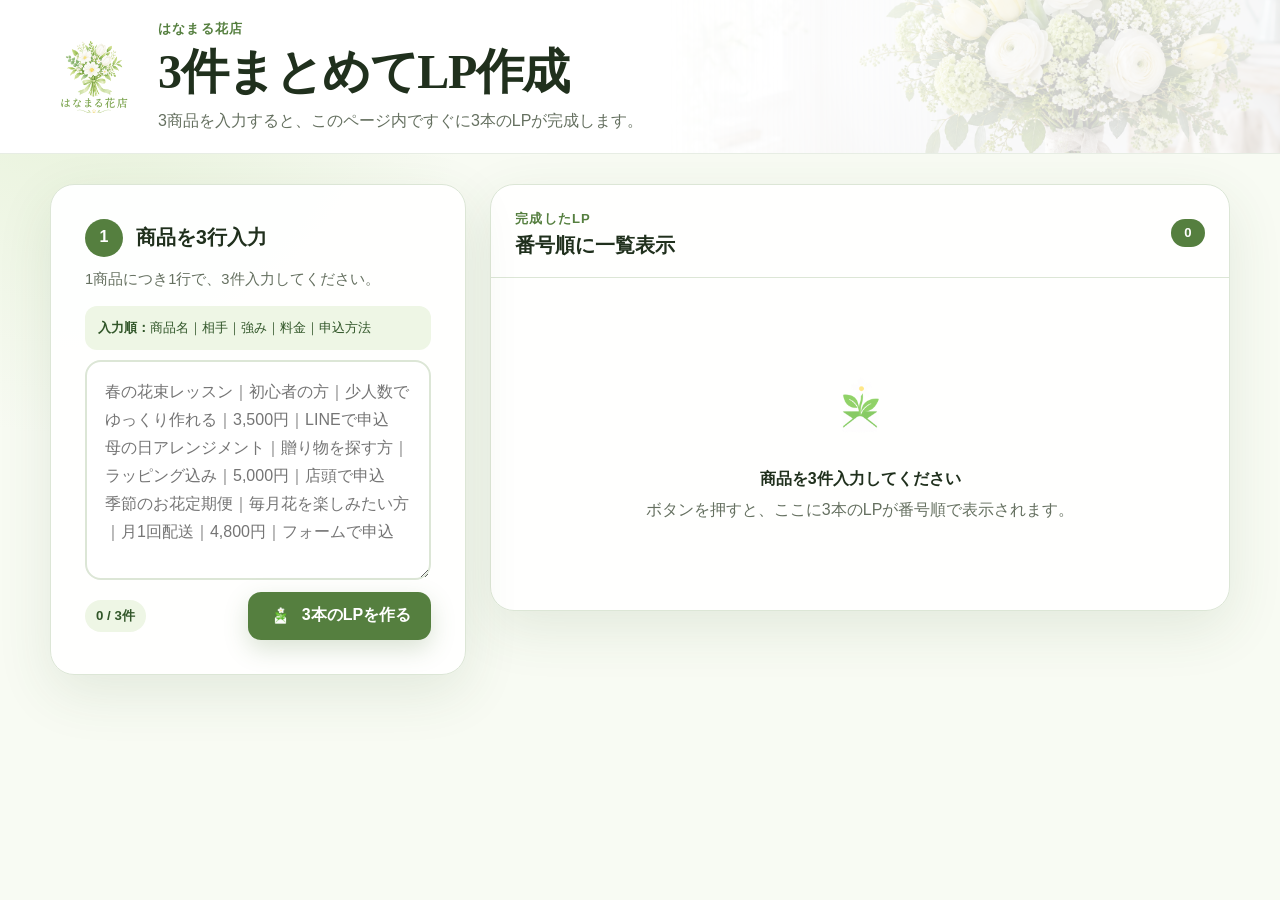
==== index.html @ 9e0ccc29 "Publish standalone three-product LP maker" ====
<!doctype html>
<html lang="ja">
<head>
  <meta charset="utf-8">
  <meta name="viewport" content="width=device-width, initial-scale=1">
  <meta name="theme-color" content="#6f9d4f">
  <title>3件まとめてLP作成｜はなまる花店</title>
  <link rel="icon" href="icon.png" type="image/png">
  <style>
    :root{color-scheme:light;--g9:#315629;--g7:#557f3f;--g5:#82ad5d;--g2:#dcecc9;--g1:#eef6e5;--cream:#f8fbf3;--paper:#fff;--ink:#20301d;--muted:#657060;--line:#dce6d6;--danger:#a14943;--shadow:0 18px 55px rgba(54,89,43,.11)}
    *{box-sizing:border-box}html{scroll-behavior:smooth}body{margin:0;min-height:100vh;color:var(--ink);background:radial-gradient(circle at 6% 4%,rgba(220,236,201,.65),transparent 25rem),var(--cream);font-family:-apple-system,BlinkMacSystemFont,"Hiragino Kaku Gothic ProN","Yu Gothic",Meiryo,sans-serif;font-size:16px;line-height:1.65}button,textarea{font:inherit}button{touch-action:manipulation}[hidden]{display:none!important}
    .page-header{position:relative;overflow:hidden;border-bottom:1px solid rgba(85,127,63,.14);background:var(--paper)}.header-photo{position:absolute;inset:0 0 0 auto;width:min(48vw,650px);height:100%;object-fit:cover;opacity:.2;mask-image:linear-gradient(90deg,transparent,#000 45%)}.header-inner{position:relative;display:flex;align-items:center;gap:20px;width:min(100% - 32px,1180px);min-height:132px;margin:auto;padding:18px 0}.brand-logo{width:88px;height:88px;flex:0 0 auto;object-fit:contain}.eyebrow{margin:0 0 3px;color:var(--g7);font-size:.82rem;font-weight:900;letter-spacing:.09em}h1{margin:0;font-family:"Yu Mincho","Hiragino Mincho ProN",serif;font-size:clamp(1.9rem,4vw,3rem);line-height:1.2;letter-spacing:-.03em}.header-copy{margin:8px 0 0;color:var(--muted)}
    .workspace{display:grid;grid-template-columns:minmax(320px,.72fr) minmax(0,1.28fr);gap:24px;width:min(100% - 32px,1180px);margin:30px auto 70px;align-items:start}.panel{border:1px solid var(--line);border-radius:24px;background:rgba(255,255,255,.96);box-shadow:var(--shadow)}.input-panel{position:sticky;top:18px;padding:clamp(22px,4vw,34px)}.step-heading{display:flex;align-items:center;gap:13px;margin-bottom:10px}.step-number{display:grid;width:38px;height:38px;flex:0 0 auto;place-items:center;border-radius:50%;color:white;background:var(--g7);font-weight:900}h2{margin:0;font-size:1.22rem;line-height:1.35}.description{margin:0 0 15px;color:var(--muted);font-size:.92rem}.format-guide{margin:0 0 10px;padding:11px 13px;border-radius:12px;color:var(--g9);background:var(--g1);font-size:.82rem}
    textarea{display:block;width:100%;min-height:220px;padding:16px 18px;resize:vertical;border:2px solid var(--line);border-radius:16px;color:var(--ink);background:#fff;line-height:1.75;transition:border-color .15s,box-shadow .15s}textarea:focus{outline:none;border-color:var(--g5);box-shadow:0 0 0 4px rgba(130,173,93,.14)}.field-footer{display:flex;align-items:center;justify-content:space-between;gap:12px;margin-top:12px}.count-badge{padding:5px 11px;border-radius:999px;color:var(--g9);background:var(--g1);font-size:.83rem;font-weight:900}
    .primary-button,.copy-button{display:inline-flex;align-items:center;justify-content:center;gap:9px;min-height:48px;padding:10px 20px;border-radius:13px;font-weight:900;cursor:pointer;transition:transform .15s,background .15s,border-color .15s}.primary-button{border:0;color:white;background:var(--g7);box-shadow:0 9px 24px rgba(85,127,63,.22)}.primary-button:hover{background:var(--g9);transform:translateY(-1px)}.primary-button:active,.copy-button:active{transform:translateY(1px)}.button-icon{width:25px;height:25px;object-fit:contain}.copy-button{min-height:42px;padding:8px 15px;border:1px solid #abc59a;color:var(--g9);background:white;font-size:.88rem}.copy-button:hover{background:var(--g1);border-color:var(--g5)}button:focus-visible,textarea:focus-visible,summary:focus-visible{outline:4px solid rgba(130,173,93,.25);outline-offset:3px}.message{margin:14px 0 0;padding:10px 13px;border-radius:11px;color:var(--g9);background:var(--g1);font-size:.88rem;font-weight:700}.message.error{color:var(--danger);background:#fff0ee}
    .results{overflow:hidden}.results-header{display:flex;align-items:center;justify-content:space-between;gap:14px;padding:23px 24px 18px;border-bottom:1px solid var(--line)}.results-count{min-width:34px;padding:3px 9px;border-radius:999px;color:white;background:var(--g7);text-align:center;font-size:.82rem;font-weight:900}.result-list{display:grid;gap:14px;padding:16px}.empty-state{padding:70px 24px;color:var(--muted);text-align:center}.empty-state img{width:82px;height:82px;margin-bottom:12px;object-fit:contain;opacity:.72}.empty-state strong{display:block;margin-bottom:5px;color:var(--ink)}.result-item{overflow:hidden;border:1px solid var(--line);border-radius:18px;background:white}.result-item[open]{border-color:#b7cf9f;box-shadow:0 11px 30px rgba(54,89,43,.1)}.result-item summary{position:relative;padding:17px 48px 17px 18px;list-style:none;cursor:pointer}.result-item summary::-webkit-details-marker{display:none}.result-item summary::after{content:"+";position:absolute;top:15px;right:18px;color:var(--g7);font-size:1.35rem;font-weight:700}.result-item[open] summary::after{content:"−"}.result-heading{display:flex;align-items:center;gap:10px}.result-number{display:grid;width:30px;height:30px;flex:0 0 auto;place-items:center;border-radius:50%;color:white;background:var(--g7);font-size:.82rem;font-weight:900}.result-title{font-weight:900}.result-meta{display:block;margin:4px 0 0 40px;color:var(--muted);font-size:.76rem}.result-body{padding:16px;border-top:1px solid var(--line);background:#f7faf4}
    .lp-preview{overflow:hidden;border:1px solid var(--line);border-radius:15px;background:white}.lp-hero{position:relative;min-height:290px;padding:30px;display:flex;align-items:flex-end;overflow:hidden;color:white}.lp-hero-photo{position:absolute;inset:0;width:100%;height:100%;object-fit:cover}.lp-hero::after{content:"";position:absolute;inset:0;background:linear-gradient(90deg,rgba(32,48,29,.9),rgba(32,48,29,.3))}.lp-hero-copy{position:relative;z-index:1;max-width:75%}.lp-mini-logo{width:72px;height:72px;margin-bottom:14px;border-radius:14px;background:rgba(255,255,255,.9);object-fit:contain}.lp-kicker{margin:0 0 6px;color:#e8f4d9;font-size:.83rem;font-weight:900}.lp-hero h3{margin:0;font-family:"Yu Mincho","Hiragino Mincho ProN",serif;font-size:clamp(1.8rem,5vw,3.1rem);line-height:1.2}.lp-hero-text{margin:12px 0 0}.lp-content{padding:clamp(24px,5vw,42px)}.lp-section+.lp-section{margin-top:34px;padding-top:30px;border-top:1px solid var(--line)}.lp-label{margin:0 0 5px;color:var(--g7);font-size:.76rem;font-weight:900;letter-spacing:.11em}.lp-content h4{margin:0 0 12px;font-family:"Yu Mincho","Hiragino Mincho ProN",serif;font-size:1.45rem}.lp-content p{margin:0;white-space:pre-line}.recommend-list{display:grid;gap:8px;margin:0;padding:0;list-style:none}.recommend-list li{padding:10px 13px;border-radius:11px;background:var(--g1)}.recommend-list li::before{content:"✓";margin-right:9px;color:var(--g7);font-weight:900}.price-box{display:grid;grid-template-columns:1fr 1fr;gap:16px;padding:20px;border-radius:14px;color:white;background:var(--g9)}.price-value{color:#e3f0c9;font-size:1.35rem;font-weight:900}.lp-actions{display:flex;justify-content:flex-end;margin-top:14px}
    @media(max-width:900px){.workspace{grid-template-columns:1fr}.input-panel{position:static}}@media(max-width:600px){.header-inner{min-height:116px;gap:13px}.brand-logo{width:70px;height:70px}.header-copy{display:none}.header-photo{width:75vw}.workspace{width:min(100% - 20px,1180px);margin-top:16px}.panel{border-radius:18px}.input-panel{padding:19px 16px}.field-footer{align-items:stretch;flex-direction:column}.primary-button{width:100%}.count-badge{align-self:flex-start}.lp-hero{min-height:330px;padding:22px}.lp-hero-copy{max-width:100%}.price-box{grid-template-columns:1fr}}@media(prefers-reduced-motion:reduce){*{scroll-behavior:auto!important;transition:none!important}}
  </style>
</head>
<body>
  <header class="page-header"><img class="header-photo" src="main.png" alt=""><div class="header-inner"><img class="brand-logo" src="logo.png" alt="はなまる花店"><div><p class="eyebrow">はなまる花店</p><h1>3件まとめてLP作成</h1><p class="header-copy">3商品を入力すると、このページ内ですぐに3本のLPが完成します。</p></div></div></header>
  <main class="workspace">
    <section class="panel input-panel" aria-labelledby="products-title">
      <div class="step-heading"><span class="step-number">1</span><h2 id="products-title">商品を3行入力</h2></div>
      <p class="description">1商品につき1行で、3件入力してください。</p>
      <p class="format-guide"><strong>入力順：</strong>商品名｜相手｜強み｜料金｜申込方法</p>
      <textarea id="products-input" placeholder="春の花束レッスン｜初心者の方｜少人数でゆっくり作れる｜3,500円｜LINEで申込&#10;母の日アレンジメント｜贈り物を探す方｜ラッピング込み｜5,000円｜店頭で申込&#10;季節のお花定期便｜毎月花を楽しみたい方｜月1回配送｜4,800円｜フォームで申込" aria-describedby="product-count"></textarea>
      <div class="field-footer"><span class="count-badge" id="product-count">0 / 3件</span><button class="primary-button" id="create-lps" type="button"><img class="button-icon" src="icon.png" alt="">3本のLPを作る</button></div>
      <p class="message" id="status-message" role="status" hidden></p>
    </section>
    <section class="panel results" aria-labelledby="results-title"><div class="results-header"><div><p class="eyebrow">完成したLP</p><h2 id="results-title">番号順に一覧表示</h2></div><span class="results-count" id="results-count">0</span></div><div class="result-list" id="result-list"></div></section>
  </main>
  <script>
    const STORAGE_KEY='hanamaru-lp-maker-v2',DRAFT_KEY='hanamaru-lp-maker-draft-v2';
    const productsInput=document.getElementById('products-input'),productCount=document.getElementById('product-count'),resultList=document.getElementById('result-list'),resultsCount=document.getElementById('results-count'),statusMessage=document.getElementById('status-message');
    let generatedLPs=readStorage(STORAGE_KEY,[]);
    function readStorage(key,fallback){try{const value=JSON.parse(localStorage.getItem(key));return value??fallback}catch{return fallback}}
    function getLines(){return productsInput.value.split(/\r?\n/).map(line=>line.trim()).filter(Boolean)}
    function updateCount(){const count=getLines().length;productCount.textContent=`${count} / 3件`;const invalid=count>3;productCount.style.color=invalid?'var(--danger)':'';productCount.style.background=invalid?'#fff0ee':'';return count}
    function parseProduct(line,number){const parts=line.split(/\s*(?:｜|\||\t)\s*/).map(value=>value.trim());const product=parts[0]||`商品 ${number}`;return{id:`${Date.now()}-${number}`,number,product,audience:parts[1]||'花のある暮らしを楽しみたい方',strength:parts[2]||'はなまる花店が心を込めてご用意します',price:parts[3]||'お問い合わせください',application:parts[4]||'店頭またはLINEでお申し込みください',createdAt:new Date().toISOString()}}
    function makeCopy(lp){return`【${lp.product}】\n\n${lp.audience}へ。\n${lp.strength}。はなまる花店から、あなたにぴったりの「${lp.product}」をご案内します。\n\n■ こんな方におすすめ\n・${lp.audience}\n・${lp.product}を探している方\n・「${lp.strength}」に魅力を感じる方\n\n■ 商品の魅力\n${lp.strength}。花のある時間を、気軽に心地よく楽しんでいただける商品です。\n\n■ ご利用の流れ\n1. ${lp.application}\n2. ご案内に沿って「${lp.product}」をお楽しみください。\n\n■ 料金\n${lp.price}\n\n■ お申し込み方法\n${lp.application}\n\n■ よくある質問\nQ. どんな人に向いていますか？\nA. ${lp.audience}におすすめです。\n\nQ. どんな特徴がありますか？\nA. ${lp.strength}。\n\nQ. 料金と申込方法を教えてください。\nA. 料金は${lp.price}。${lp.application}。\n\n気になる方は、どうぞ気軽にお申し込みください。`}
    function element(tag,className,text){const node=document.createElement(tag);if(className)node.className=className;if(text!==undefined)node.textContent=text;return node}
    function addSection(parent,labelText,titleText,contentNode){const section=element('section','lp-section');section.append(element('p','lp-label',labelText),element('h4','',titleText),contentNode);parent.append(section)}
    function buildPreview(lp){const preview=element('article','lp-preview'),hero=element('div','lp-hero'),photo=element('img','lp-hero-photo');photo.src='main.png';photo.alt='';const heroCopy=element('div','lp-hero-copy'),logo=element('img','lp-mini-logo');logo.src='logo.png';logo.alt='はなまる花店';heroCopy.append(logo,element('p','lp-kicker',`${lp.audience}へ`),element('h3','',lp.product),element('p','lp-hero-text',`${lp.strength}。花のある素敵な時間をお届けします。`));hero.append(photo,heroCopy);const content=element('div','lp-content'),recommendations=element('ul','recommend-list');[lp.audience,`${lp.product}を探している方`,`「${lp.strength}」に魅力を感じる方`].forEach(text=>recommendations.append(element('li','',text)));addSection(content,'FOR YOU','こんな方におすすめ',recommendations);addSection(content,'FEATURE','この商品の魅力',element('p','',`${lp.strength}。花のある時間を、気軽に心地よく楽しんでいただける商品です。`));addSection(content,'HOW TO','ご利用の流れ',element('p','',`1. ${lp.application}\n2. ご案内に沿って「${lp.product}」をお楽しみください。`));const priceBox=element('div','price-box'),priceColumn=element('div'),applyColumn=element('div');priceColumn.append(element('p','lp-label','料金'),element('p','price-value',lp.price));applyColumn.append(element('p','lp-label','お申し込み方法'),element('p','',lp.application));priceBox.append(priceColumn,applyColumn);addSection(content,'PRICE & ENTRY','料金とお申し込み',priceBox);addSection(content,'FAQ','よくある質問',element('p','',`どんな人に向いていますか？\n${lp.audience}におすすめです。\n\nどんな特徴がありますか？\n${lp.strength}。\n\n料金と申込方法を教えてください。\n${lp.price}。${lp.application}。`));preview.append(hero,content);return preview}
    async function copyText(text){try{await navigator.clipboard.writeText(text);return true}catch{const temporary=document.createElement('textarea');temporary.value=text;temporary.style.position='fixed';temporary.style.opacity='0';document.body.appendChild(temporary);temporary.select();const copied=document.execCommand('copy');temporary.remove();return copied}}
    function formatDate(value){return new Intl.DateTimeFormat('ja-JP',{year:'numeric',month:'numeric',day:'numeric',hour:'2-digit',minute:'2-digit'}).format(new Date(value))}
    function renderResults(openNumber=0){resultList.replaceChildren();resultsCount.textContent=generatedLPs.length;if(!generatedLPs.length){const empty=element('div','empty-state'),icon=element('img');icon.src='icon.png';icon.alt='';empty.append(icon,element('strong','','商品を3件入力してください'),element('span','','ボタンを押すと、ここに3本のLPが番号順で表示されます。'));resultList.append(empty);return}generatedLPs.slice().sort((a,b)=>a.number-b.number).forEach(lp=>{const details=element('details','result-item');details.open=lp.number===openNumber;const summary=element('summary'),heading=element('span','result-heading');heading.append(element('span','result-number',String(lp.number)),element('span','result-title',lp.product));summary.append(heading,element('span','result-meta',`${formatDate(lp.createdAt)} 保存`));const body=element('div','result-body');body.append(buildPreview(lp));const actions=element('div','lp-actions'),copyButton=element('button','copy-button','このLPをコピー');copyButton.type='button';copyButton.addEventListener('click',async()=>{const copied=await copyText(makeCopy(lp));copyButton.textContent=copied?'コピーしました':'コピーできませんでした';setTimeout(()=>{copyButton.textContent='このLPをコピー'},1800)});actions.append(copyButton);body.append(actions);details.append(summary,body);resultList.append(details)})}
    function showStatus(text,isError=false){statusMessage.textContent=text;statusMessage.classList.toggle('error',isError);statusMessage.hidden=false}
    document.getElementById('create-lps').addEventListener('click',()=>{const lines=getLines();if(lines.length!==3){showStatus(`商品を3件入力してください。現在は${lines.length}件です。`,true);productsInput.focus();return}generatedLPs=lines.map((line,index)=>parseProduct(line,index+1));localStorage.setItem(STORAGE_KEY,JSON.stringify(generatedLPs));localStorage.setItem(DRAFT_KEY,productsInput.value);renderResults(1);showStatus('3本のLPを作成して保存しました。右の一覧から1本ずつ開けます。');document.querySelector('.results').scrollIntoView({behavior:'smooth',block:'start'})});
    productsInput.addEventListener('input',()=>{updateCount();localStorage.setItem(DRAFT_KEY,productsInput.value);statusMessage.hidden=true});
    productsInput.value=localStorage.getItem(DRAFT_KEY)||'';if(!Array.isArray(generatedLPs))generatedLPs=[];generatedLPs=generatedLPs.filter(lp=>lp&&lp.number>=1&&lp.number<=3).sort((a,b)=>a.number-b.number);updateCount();renderResults();
  </script>
</body>
</html>
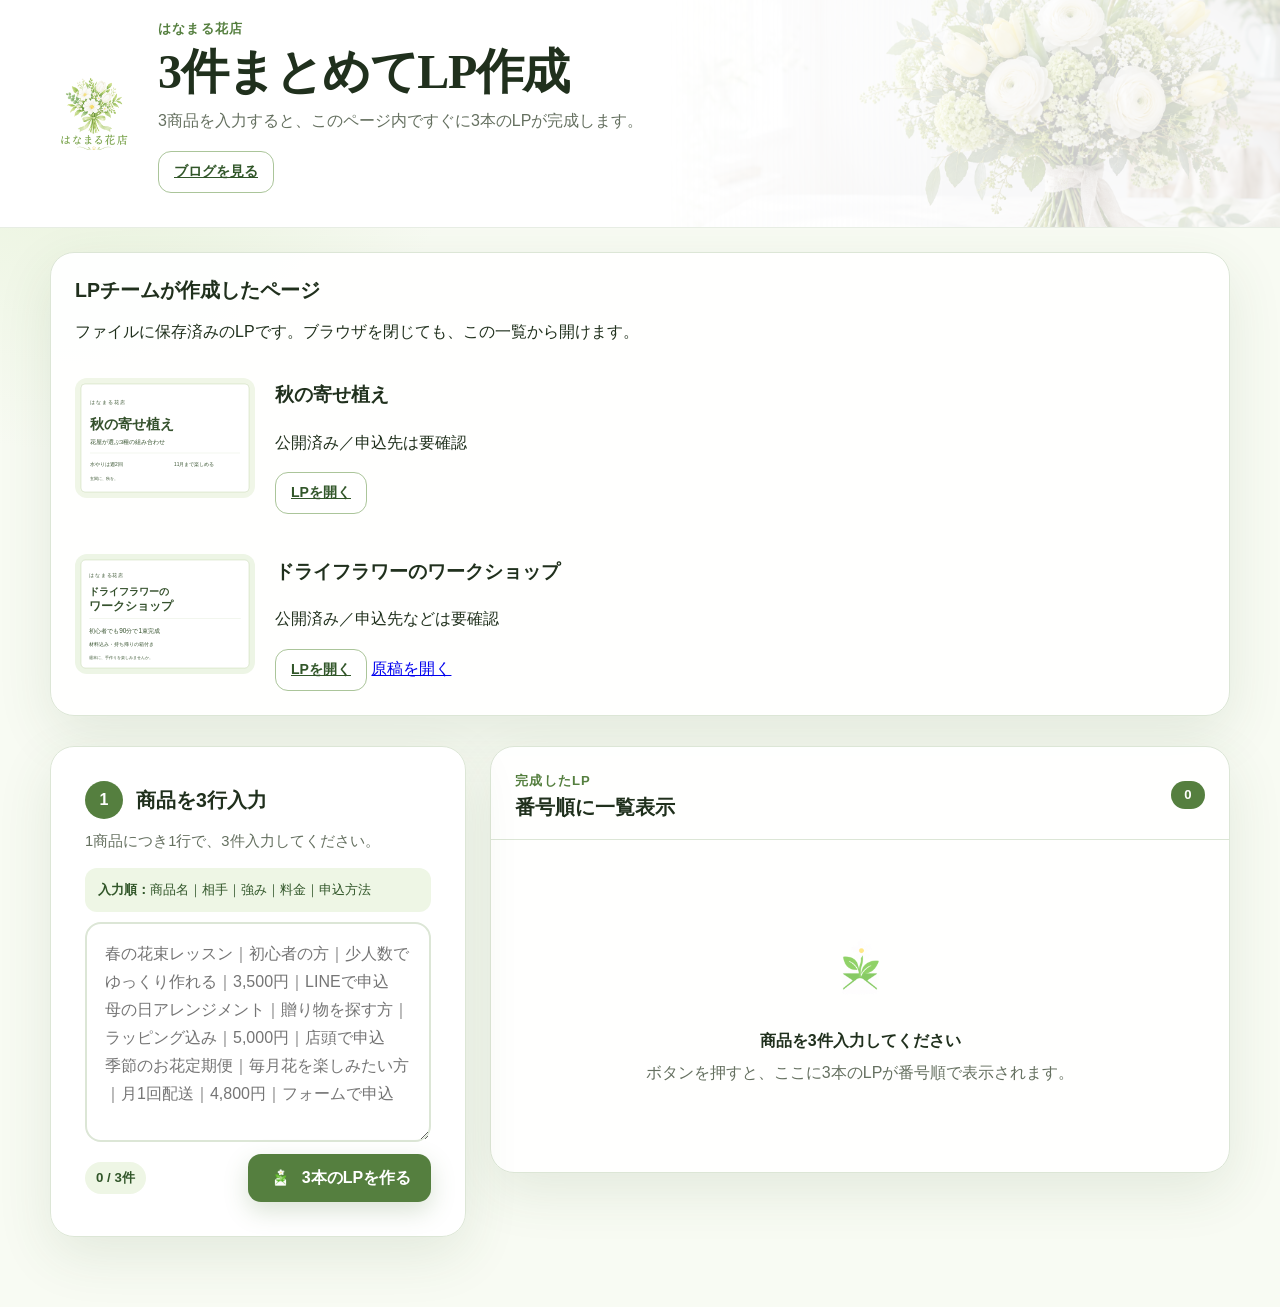
==== commit f5f60618: "Publish autumn planter LP and first blog article" ====
--- a/index.html
+++ b/index.html
@@ -19,7 +19,19 @@
   </style>
 </head>
 <body>
-  <header class="page-header"><img class="header-photo" src="main.png" alt=""><div class="header-inner"><img class="brand-logo" src="logo.png" alt="はなまる花店"><div><p class="eyebrow">はなまる花店</p><h1>3件まとめてLP作成</h1><p class="header-copy">3商品を入力すると、このページ内ですぐに3本のLPが完成します。</p></div></div></header>
+  <header class="page-header"><img class="header-photo" src="main.png" alt=""><div class="header-inner"><img class="brand-logo" src="logo.png" alt="はなまる花店"><div><p class="eyebrow">はなまる花店</p><h1>3件まとめてLP作成</h1><p class="header-copy">3商品を入力すると、このページ内ですぐに3本のLPが完成します。</p><p><a class="copy-button" href="blog/index.html">ブログを見る</a></p></div></div></header>
+  <section class="panel" style="width:min(100% - 32px,1180px);margin:24px auto;padding:24px" aria-labelledby="team-pages-title">
+    <h2 id="team-pages-title">LPチームが作成したページ</h2>
+    <p>ファイルに保存済みのLPです。ブラウザを閉じても、この一覧から開けます。</p>
+    <article style="display:flex;align-items:center;gap:20px;flex-wrap:wrap">
+      <img src="img/main.svg" alt="秋の寄せ植えの文字図版" style="width:180px;border-radius:12px">
+      <div><h3>秋の寄せ植え</h3><p>公開済み／申込先は要確認</p><a class="copy-button" href="autumn-planter/index.html">LPを開く</a></div>
+    </article>
+    <article style="display:flex;align-items:center;gap:20px;flex-wrap:wrap;margin-top:24px">
+      <img src="img/dry-flower-workshop/main.svg" alt="ドライフラワーのワークショップの文字図版" style="width:180px;border-radius:12px">
+      <div><h3>ドライフラワーのワークショップ</h3><p>公開済み／申込先などは要確認</p><a class="copy-button" href="dry-flower-workshop/index.html">LPを開く</a> <a href="dry-flower-workshop/修正済みLP.md">原稿を開く</a></div>
+    </article>
+  </section>
   <main class="workspace">
     <section class="panel input-panel" aria-labelledby="products-title">
       <div class="step-heading"><span class="step-number">1</span><h2 id="products-title">商品を3行入力</h2></div>
